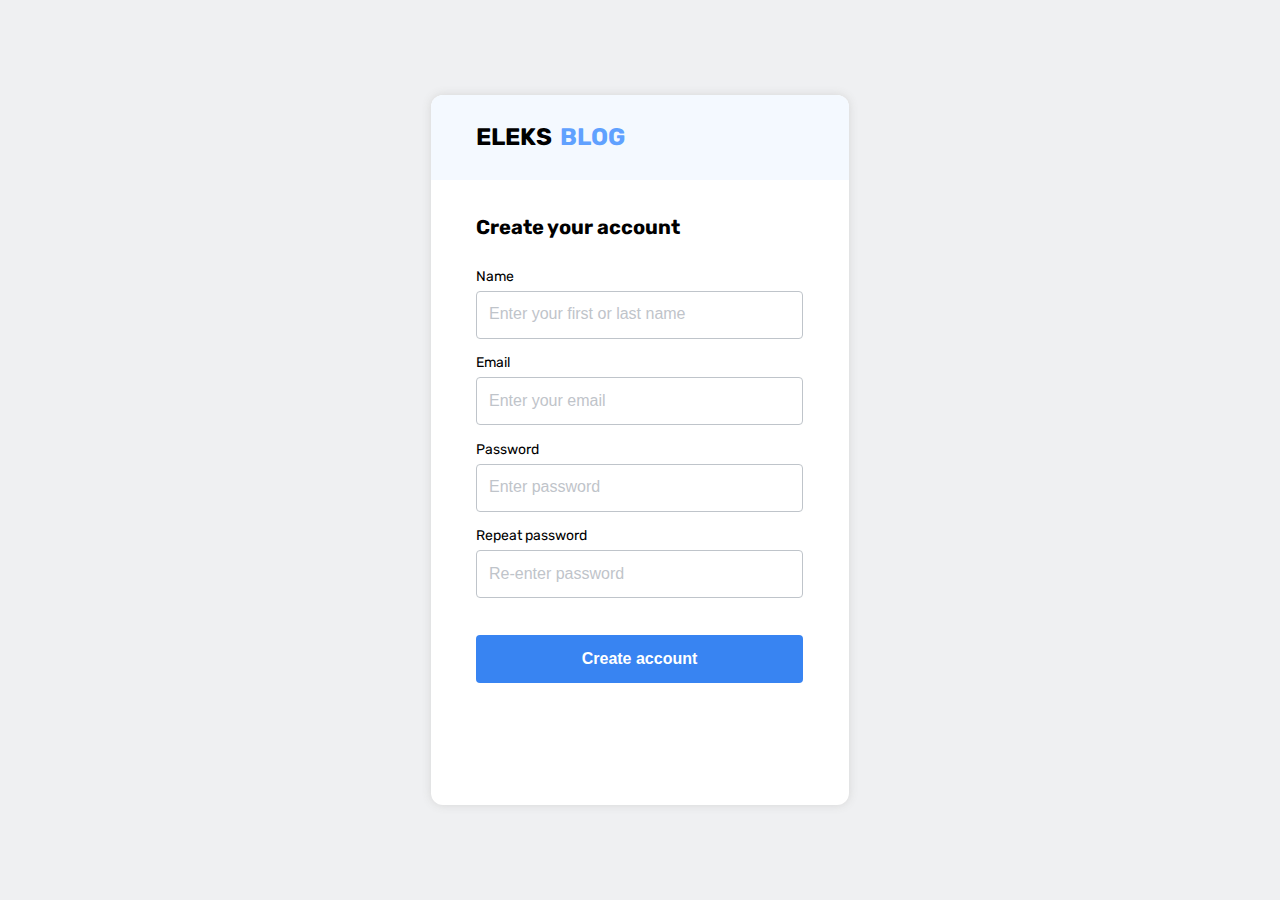
==== index.html @ 9ef7c310 "creating project and finish template Desktop-1" ====
<!DOCTYPE html>
<html lang="en">
<head>
    <meta charset="UTF-8">
    <title>Eleks Blog</title>
    <link rel="stylesheet" href="css/style.css">
    <link rel="preconnect" href="https://fonts.googleapis.com">
    <link rel="preconnect" href="https://fonts.gstatic.com" crossorigin>
    <link href="https://fonts.googleapis.com/css2?family=Rubik:wght@300;400;700&display=swap" rel="stylesheet">
</head>
<body>
<div class="flex-container">
    <div class="login-container">
        <div class="login-header">
            <span class="text-black">ELEKS</span>
            <span class="text-blue">BLOG</span>
        </div>
        <div class="login-form">
            <p class="text-black simple-text">Create your account</p>
            <form class="form" action="#">
                <div class="inner_form_block">
                    <label for="input-form-name">Name</label>
                    <input id="input-form-name" type="text"
                           placeholder="Enter your first or last name">
                </div>
                <div class="inner_form_block">
                    <label for="input-form-email">Email</label>
                    <input id="input-form-email" type="text"
                           placeholder="Enter your email">
                </div>
                <div class="inner_form_block">
                    <label for="input-form-password">Password</label>
                    <input id="input-form-password" type="text"
                           placeholder="Enter password">
                </div>
                <div class="inner_form_block">
                    <label for="input-form-repeat-password">Repeat password</label>
                    <input id="input-form-repeat-password" type="text"
                           placeholder="Re-enter password">
                </div>
            </form>
            <button class="btn-submit" type="button">Create account</button>
        </div>
    </div>
</div>
</body>
</html>
---- css/style.css ----
*{
    padding: 0;
    margin: 0;
    border: 0;
}

*, :before, *:after{
    box-sizing: border-box;
}

html, body{
    margin: 0;
}
body{
    background-color: #eff0f2;
    font-family: Rubik, sans-serif;
}

/* LOGIN */

.flex-container{
    display: flex;
    justify-content: center;
    align-items: center;
    height: 100vh;
    box-sizing: border-box;
}

.login-container{
    width: 100%;
    max-width: 418px;
    height: 710px;
    box-sizing: border-box;
    background-color: white;
    border-radius: 12px;
    box-shadow: 0 0 10px #d5d5d5;
}
.login-header{
    display: flex;
    align-items: center;
    width: 100%;
    height: 85px;
    border-top-left-radius: 12px;
    border-top-right-radius: 12px;
    background-color: #F4F9FF;
    font-style: normal;
    font-weight: 700;
    font-size: 24px;
    line-height: 57px;
}

.text-black{
    margin-left: 45px;
}
.text-blue{
    color: #60a1ff;
    margin-left: 8px;
}

.login-form{
    box-sizing: border-box;
}

.simple-text{
    font-style: normal;
    font-weight: 700;
    font-size: 20px;
    line-height: 24px;
}

p.simple-text{
    margin-top: 35px;
}

.form{
    height: 346px;
    display: flex;
    flex-direction: column;
    justify-content: space-around;
    margin: 20px 45px;
}
.inner_form_block{
    display: block;
    box-sizing: border-box;
}

.inner_form_block label{
    font-size: 14px;
    font-weight: 400;
    line-height: 20px;
}

.inner_form_block input{
    margin-top: 4px;
    width: 100%;
    height: 48px;
    max-width: 327px;
    padding: 12px;
    background: #FFFFFF;
    border: 1px solid #BFC4CA;
    border-radius: 4px;
}
.inner_form_block input::placeholder{
    color: #BFC4CA;
    line-height: 24px;
    font-weight: 400;
    font-size: 16px;

}

.btn-submit{
    margin: 10px 45px;
    width: 327px;
    height: 48px;
    background-color: #3884F2;
    border-radius: 4px;

    color: #FFFFFF;
    font-weight: 700;
    font-size: 16px;
    line-height: 24px;
    transition: background-color 0.1s linear;
}

.btn-submit:hover{
    background-color: #5a98f3;
    cursor: pointer;
}
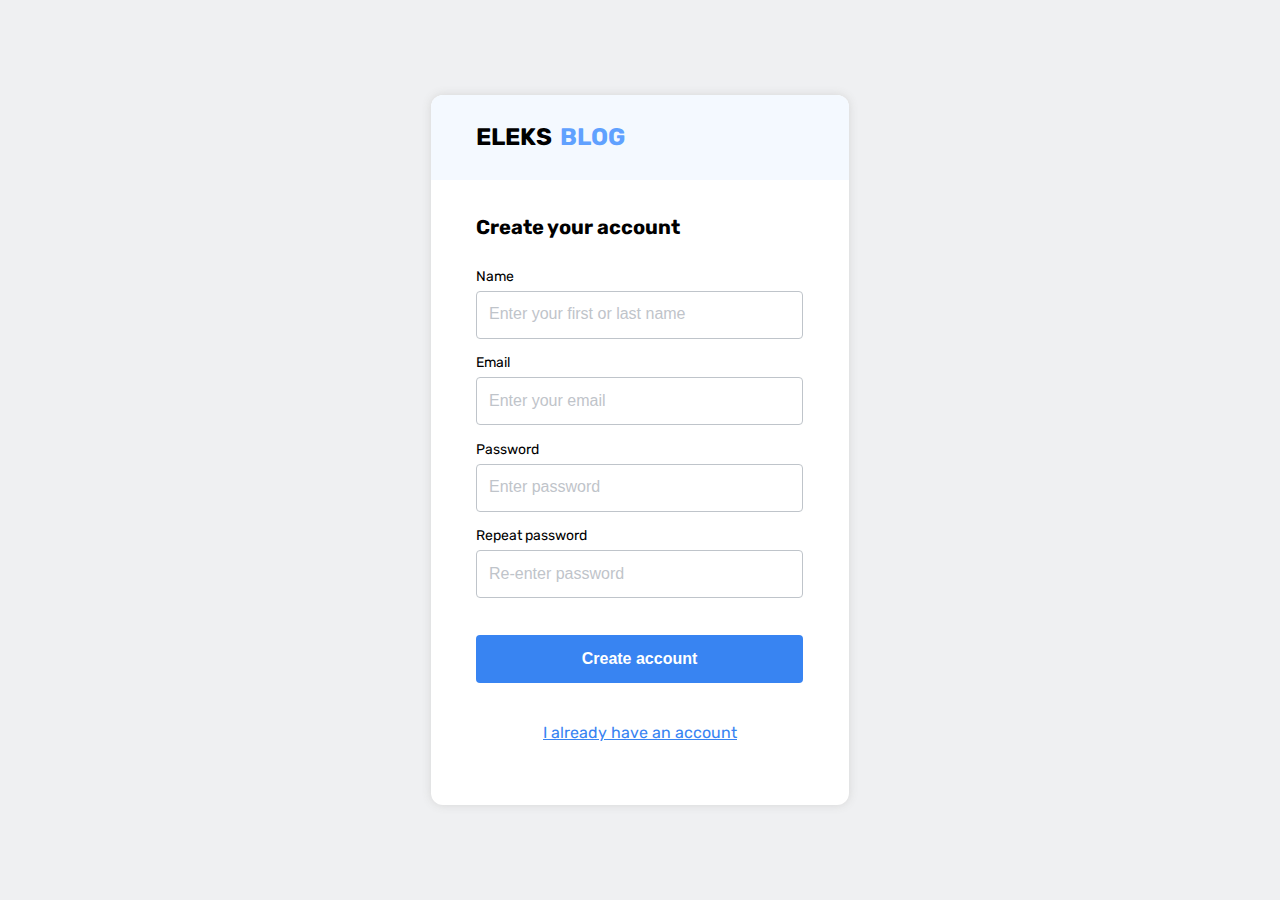
==== commit 0dc12891: "add links when user have account" ====
--- a/index.html
+++ b/index.html
@@ -1,47 +1,50 @@
 <!DOCTYPE html>
 <html lang="en">
-<head>
-    <meta charset="UTF-8">
-    <title>Eleks Blog</title>
-    <link rel="stylesheet" href="css/style.css">
-    <link rel="preconnect" href="https://fonts.googleapis.com">
-    <link rel="preconnect" href="https://fonts.gstatic.com" crossorigin>
-    <link href="https://fonts.googleapis.com/css2?family=Rubik:wght@300;400;700&display=swap" rel="stylesheet">
-</head>
-<body>
-<div class="flex-container">
-    <div class="login-container">
-        <div class="login-header">
-            <span class="text-black">ELEKS</span>
-            <span class="text-blue">BLOG</span>
+    <head>
+        <meta charset="UTF-8">
+        <title>Eleks Blog</title>
+        <link href="css/style.css" rel="stylesheet">
+        <link href="https://fonts.googleapis.com" rel="preconnect">
+        <link crossorigin href="https://fonts.gstatic.com" rel="preconnect">
+        <link href="https://fonts.googleapis.com/css2?family=Rubik:wght@300;400;700&display=swap" rel="stylesheet">
+    </head>
+    <body>
+        <div class="flex-container">
+            <div class="login-container">
+                <div class="login-header">
+                    <span class="text-black">ELEKS</span>
+                    <span class="text-blue">BLOG</span>
+                </div>
+                <div class="login-form">
+                    <p class="text-black simple-text">Create your account</p>
+                    <form action="#" class="form">
+                        <div class="inner_form_block">
+                            <label for="input-form-name">Name</label>
+                            <input id="input-form-name" placeholder="Enter your first or last name"
+                                   type="text">
+                        </div>
+                        <div class="inner_form_block">
+                            <label for="input-form-email">Email</label>
+                            <input id="input-form-email" placeholder="Enter your email"
+                                   type="email">
+                        </div>
+                        <div class="inner_form_block">
+                            <label for="input-form-password">Password</label>
+                            <input id="input-form-password" placeholder="Enter password"
+                                   type="password">
+                        </div>
+                        <div class="inner_form_block">
+                            <label for="input-form-repeat-password">Repeat password</label>
+                            <input id="input-form-repeat-password" placeholder="Re-enter password"
+                                   type="password">
+                        </div>
+                    </form>
+                    <button class="btn-submit" type="button">Create account</button>
+                </div>
+                <div class="link_block">
+                    <a class="base-links" href="#">I already have an account</a>
+                </div>
+            </div>
         </div>
-        <div class="login-form">
-            <p class="text-black simple-text">Create your account</p>
-            <form class="form" action="#">
-                <div class="inner_form_block">
-                    <label for="input-form-name">Name</label>
-                    <input id="input-form-name" type="text"
-                           placeholder="Enter your first or last name">
-                </div>
-                <div class="inner_form_block">
-                    <label for="input-form-email">Email</label>
-                    <input id="input-form-email" type="text"
-                           placeholder="Enter your email">
-                </div>
-                <div class="inner_form_block">
-                    <label for="input-form-password">Password</label>
-                    <input id="input-form-password" type="text"
-                           placeholder="Enter password">
-                </div>
-                <div class="inner_form_block">
-                    <label for="input-form-repeat-password">Repeat password</label>
-                    <input id="input-form-repeat-password" type="text"
-                           placeholder="Re-enter password">
-                </div>
-            </form>
-            <button class="btn-submit" type="button">Create account</button>
-        </div>
-    </div>
-</div>
-</body>
+    </body>
 </html>--- a/css/style.css
+++ b/css/style.css
@@ -1,24 +1,25 @@
-*{
+* {
     padding: 0;
     margin: 0;
     border: 0;
 }
 
-*, :before, *:after{
+*, :before, *:after {
     box-sizing: border-box;
 }
 
-html, body{
+html, body {
     margin: 0;
 }
-body{
+
+body {
     background-color: #eff0f2;
     font-family: Rubik, sans-serif;
 }
 
 /* LOGIN */
 
-.flex-container{
+.flex-container {
     display: flex;
     justify-content: center;
     align-items: center;
@@ -26,7 +27,7 @@
     box-sizing: border-box;
 }
 
-.login-container{
+.login-container {
     width: 100%;
     max-width: 418px;
     height: 710px;
@@ -35,7 +36,8 @@
     border-radius: 12px;
     box-shadow: 0 0 10px #d5d5d5;
 }
-.login-header{
+
+.login-header {
     display: flex;
     align-items: center;
     width: 100%;
@@ -49,48 +51,50 @@
     line-height: 57px;
 }
 
-.text-black{
+.text-black {
     margin-left: 45px;
 }
-.text-blue{
+
+.text-blue {
     color: #60a1ff;
     margin-left: 8px;
 }
 
-.login-form{
+.login-form {
     box-sizing: border-box;
 }
 
-.simple-text{
+.simple-text {
     font-style: normal;
     font-weight: 700;
     font-size: 20px;
     line-height: 24px;
 }
 
-p.simple-text{
+p.simple-text {
     margin-top: 35px;
 }
 
-.form{
+.form {
     height: 346px;
     display: flex;
     flex-direction: column;
     justify-content: space-around;
     margin: 20px 45px;
 }
-.inner_form_block{
+
+.inner_form_block {
     display: block;
     box-sizing: border-box;
 }
 
-.inner_form_block label{
+.inner_form_block label {
     font-size: 14px;
     font-weight: 400;
     line-height: 20px;
 }
 
-.inner_form_block input{
+.inner_form_block input {
     margin-top: 4px;
     width: 100%;
     height: 48px;
@@ -100,7 +104,8 @@
     border: 1px solid #BFC4CA;
     border-radius: 4px;
 }
-.inner_form_block input::placeholder{
+
+.inner_form_block input::placeholder {
     color: #BFC4CA;
     line-height: 24px;
     font-weight: 400;
@@ -108,7 +113,7 @@
 
 }
 
-.btn-submit{
+.btn-submit {
     margin: 10px 45px;
     width: 327px;
     height: 48px;
@@ -122,7 +127,21 @@
     transition: background-color 0.1s linear;
 }
 
-.btn-submit:hover{
+.btn-submit:hover {
     background-color: #5a98f3;
     cursor: pointer;
+}
+
+.link_block{
+    height: 80px;
+    display: flex;
+    align-items: center;
+    justify-content: center;
+}
+
+.base-links{
+    font-size: 16px;
+    font-weight: 400;
+    line-height: 24px;
+    color: #3884F2;
 }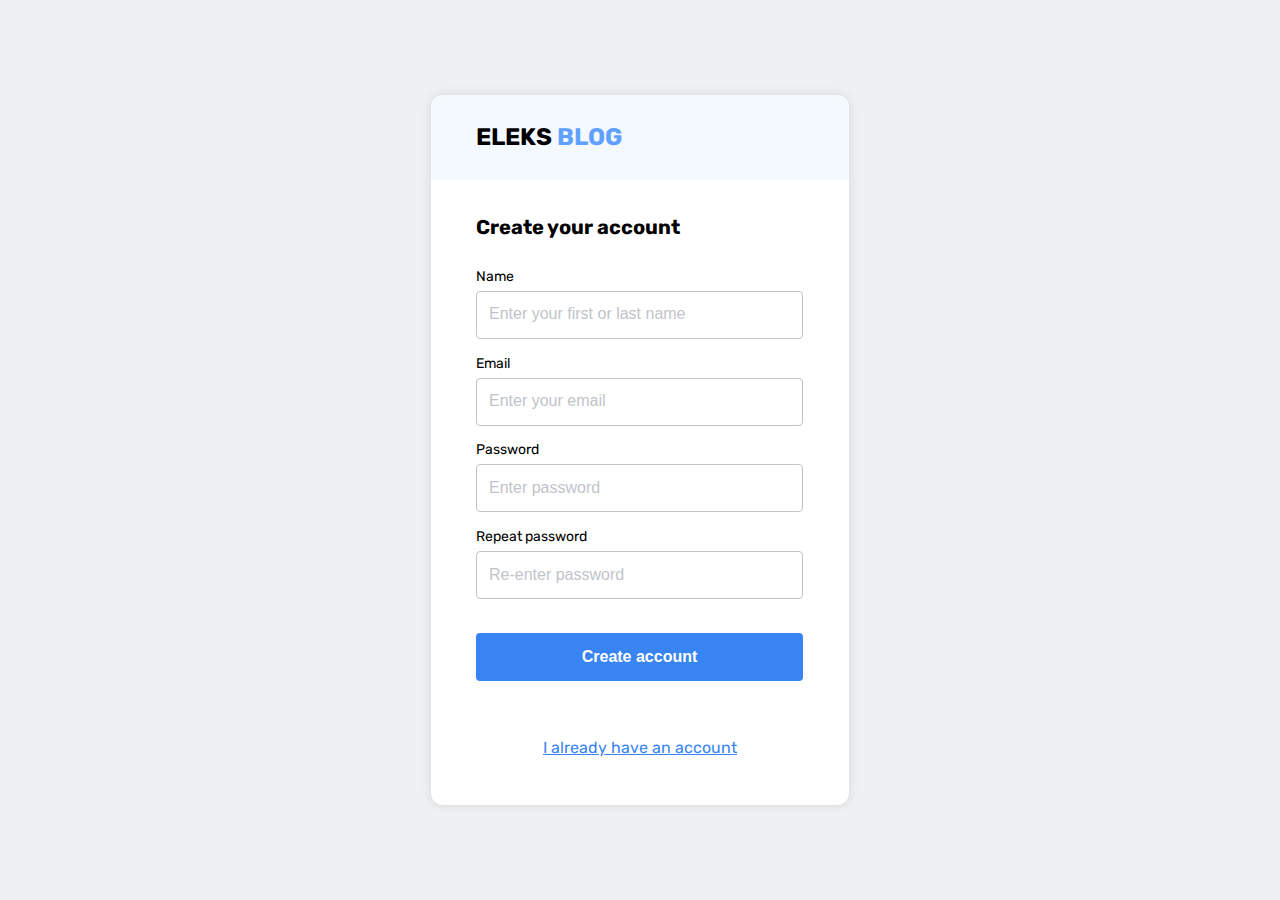
==== commit aebfcef9: "bad code for register" ====
--- a/index.html
+++ b/index.html
@@ -1,50 +1,65 @@
 <!DOCTYPE html>
 <html lang="en">
-    <head>
-        <meta charset="UTF-8">
-        <title>Eleks Blog</title>
-        <link href="css/style.css" rel="stylesheet">
-        <link href="https://fonts.googleapis.com" rel="preconnect">
-        <link crossorigin href="https://fonts.gstatic.com" rel="preconnect">
-        <link href="https://fonts.googleapis.com/css2?family=Rubik:wght@300;400;700&display=swap" rel="stylesheet">
-    </head>
-    <body>
-        <div class="flex-container">
-            <div class="login-container">
-                <div class="login-header">
-                    <span class="text-black">ELEKS</span>
-                    <span class="text-blue">BLOG</span>
-                </div>
-                <div class="login-form">
-                    <p class="text-black simple-text">Create your account</p>
-                    <form action="#" class="form">
-                        <div class="inner_form_block">
-                            <label for="input-form-name">Name</label>
-                            <input id="input-form-name" placeholder="Enter your first or last name"
-                                   type="text">
-                        </div>
-                        <div class="inner_form_block">
-                            <label for="input-form-email">Email</label>
-                            <input id="input-form-email" placeholder="Enter your email"
-                                   type="email">
-                        </div>
-                        <div class="inner_form_block">
-                            <label for="input-form-password">Password</label>
-                            <input id="input-form-password" placeholder="Enter password"
-                                   type="password">
-                        </div>
-                        <div class="inner_form_block">
-                            <label for="input-form-repeat-password">Repeat password</label>
-                            <input id="input-form-repeat-password" placeholder="Re-enter password"
-                                   type="password">
-                        </div>
-                    </form>
-                    <button class="btn-submit" type="button">Create account</button>
-                </div>
-                <div class="link_block">
-                    <a class="base-links" href="#">I already have an account</a>
-                </div>
+
+<head>
+    <meta charset="UTF-8" />
+    <title>Eleks Blog</title>
+    <link href="css/style.css" rel="stylesheet" />
+    <link href="https://fonts.googleapis.com" rel="preconnect" />
+    <link crossorigin href="https://fonts.gstatic.com" rel="preconnect" />
+    <link href="https://fonts.googleapis.com/css2?family=Rubik:wght@300;400;700&display=swap" rel="stylesheet" />
+</head>
+
+<body>
+    <div class="flex-container">
+        <div class="login-container">
+            <div class="login-header">
+                <span class="login-header-text-first">ELEKS</span>
+                <span class="login-header-text-second">BLOG</span>
+            </div>
+            <div class="login-form">
+                <p class="login-header-text-first simple-text">Create your account</p>
+                <form name="registerForm" class="form">
+                    <div class="inner_form_block">
+                        <label for="input-form-name">Name</label>
+                        <input id="input-form-name" 
+                        name="name" 
+                        placeholder="Enter your first or last name" 
+                        type="text" required/>
+                    </div>
+                    <div class="inner_form_block">
+                        <label for="input-form-email">Email</label>
+                        <input id="input-form-email" 
+                        name="email" 
+                        placeholder="Enter your email" 
+                        type="email" required/>
+                    </div>
+                    <div class="inner_form_block">
+                        <label for="input-form-password">Password</label>
+                        <input id="input-form-password" 
+                        name="password" 
+                        placeholder="Enter password"
+                         type="password" required />
+                    </div>
+                    <div class="inner_form_block">
+                        <label for="input-form-repeat-password">Repeat password</label>
+                        <input id="input-form-repeat-password" 
+                        name="repeatPassword" 
+                        placeholder="Re-enter password" 
+                        type="password" required/>
+                    </div>
+                    <div class="inner_form_block">
+                        <button class="btn-submit" type="submit">Create account</button>
+                    </div>
+                </form>
+            </div>
+            <div class="link_block">
+                <a class="base-links" href="#">I already have an account</a>
             </div>
         </div>
-    </body>
+    </div>
+
+    <script src="/js/register.js"></script> 
+
+</body>
 </html>--- a/css/style.css
+++ b/css/style.css
@@ -51,13 +51,13 @@
     line-height: 57px;
 }
 
-.text-black {
+.login-header-text-first {
     margin-left: 45px;
 }
 
-.text-blue {
+.login-header-text-second {
     color: #60a1ff;
-    margin-left: 8px;
+    margin-left: 5px;
 }
 
 .login-form {
@@ -75,8 +75,12 @@
     margin-top: 35px;
 }
 
+
+/* All classes for form*/
+
+
 .form {
-    height: 346px;
+    height: 429px;
     display: flex;
     flex-direction: column;
     justify-content: space-around;
@@ -103,7 +107,13 @@
     background: #FFFFFF;
     border: 1px solid #BFC4CA;
     border-radius: 4px;
+    outline: none;
 }
+
+input:focus {
+    border: 1px solid #BFC4CA;
+}
+
 
 .inner_form_block input::placeholder {
     color: #BFC4CA;
@@ -114,7 +124,7 @@
 }
 
 .btn-submit {
-    margin: 10px 45px;
+    margin-top: 20px;
     width: 327px;
     height: 48px;
     background-color: #3884F2;
@@ -127,10 +137,13 @@
     transition: background-color 0.1s linear;
 }
 
-.btn-submit:hover {
-    background-color: #5a98f3;
+button:hover {
+    background-color: #2065CA;
     cursor: pointer;
 }
+
+
+/* When registered */
 
 .link_block{
     height: 80px;
